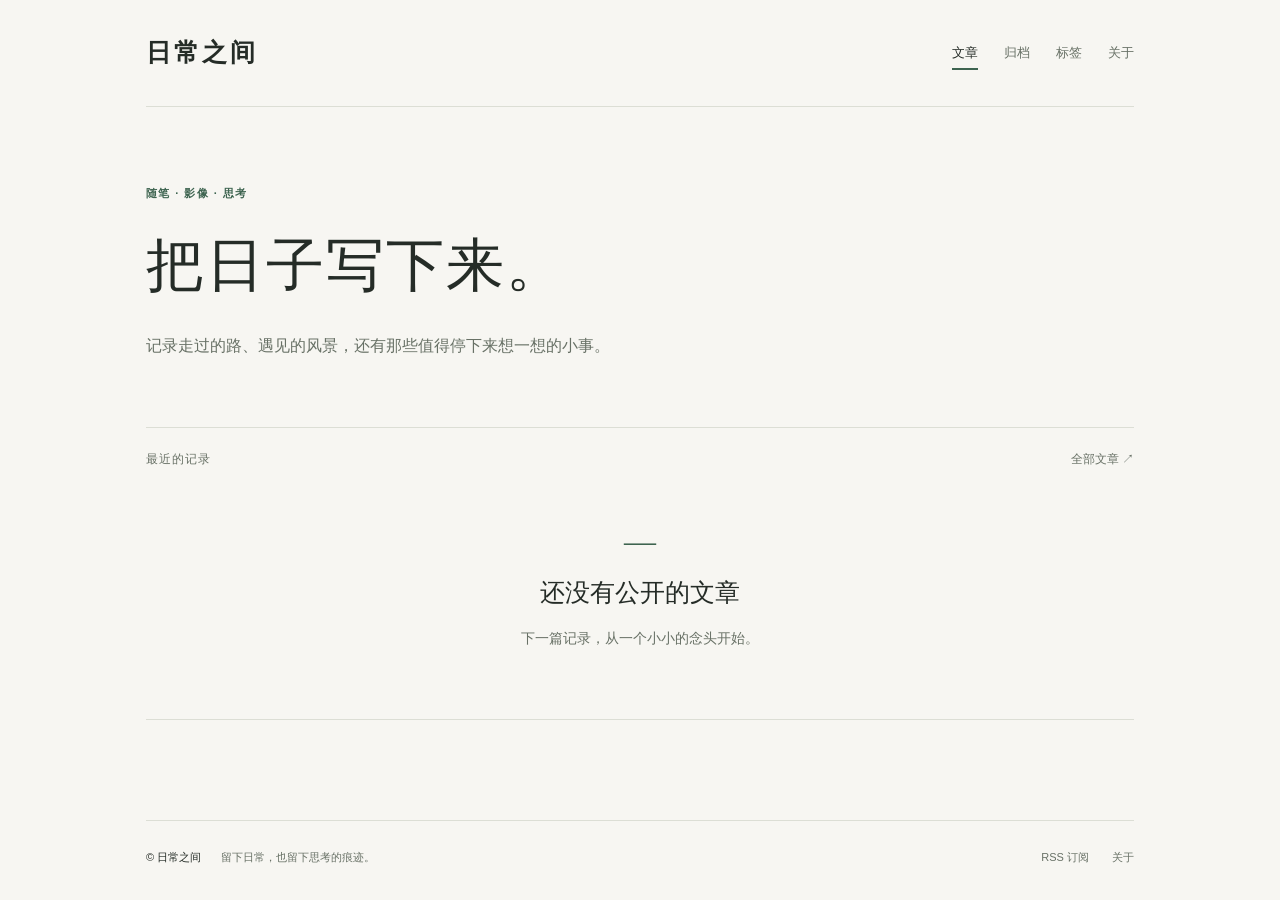
==== index.html @ ac4cc86e "Publish initial blog site" ====
<!DOCTYPE html>
<html lang="zh-CN"><head><link rel="stylesheet" href="/styles/style.css?v=58d46a01" /><link rel="stylesheet" href="/.tola/enhance-6b400663.css" /><meta property="og:type" content="website" /><meta property="og:site_name" content="日常之间" /><meta property="og:locale" content="zh-CN" /><meta property="og:description" content="留下日常，也留下思考的痕迹。" /><meta name="twitter:card" content="summary_large_image" /><meta charset="utf-8" /><meta name="viewport" content="width=device-width, initial-scale=1" /><title>日常之间</title><meta name="description" content="留下日常，也留下思考的痕迹。" /><link rel="canonical" href="https://cdotwang.github.io/"><link rel="alternate" type="application/rss+xml" title="日常之间" href="/rss.xml"><meta property="og:type" content="website"><meta property="og:title" content="日常之间"><meta property="og:description" content="留下日常，也留下思考的痕迹。"><meta property="og:url" content="https://cdotwang.github.io/"><meta property="og:site_name" content="日常之间"><meta name="twitter:card" content="summary"><meta http-equiv="Content-Security-Policy" content="default-src 'none'; style-src 'self' 'unsafe-inline'; img-src 'self' data:; font-src 'self' data:; base-uri 'none'; form-action 'none'"></head><body><div class="skip-navigation"><a href="#content" class="skip-link">跳到正文</a></div><div class="shell site-shell" lang="zh-CN"><header class="site-header"><div class="brand-wrap"><a href="/" class="brand" aria-current="page">日常之间</a></div><nav class="site-nav" aria-label="主导航"><a href="/" aria-current="page">文章</a> <a href="/archive">归档</a> <a href="/tags">标签</a> <a href="/about">关于</a></nav></header><main id="content" class="site-main page-home"><section class="hero"><p class="eyebrow">随笔 · 影像 · 思考</p><h1>把日子写下来。</h1><p>记录走过的路、遇见的风景，还有那些值得停下来想一想的小事。</p></section><section class="recent-posts" aria-labelledby="recent-heading"><div class="section-label"><h2 id="recent-heading">最近的记录</h2><div><a href="/archive">全部文章 ↗</a></div></div><div class="empty-state"><div class="empty-mark" aria-hidden="true">—</div><h2>还没有公开的文章</h2><p>下一篇记录，从一个小小的念头开始。</p></div></section></main><footer class="site-footer"><div class="footer-note"><span class="footer-author">© 日常之间</span> <span>留下日常，也留下思考的痕迹。</span></div><nav class="footer-links" aria-label="页脚导航"><a href="/rss.xml">RSS 订阅</a> <a href="/about">关于</a></nav></footer></div></body>
</html>
---- styles/style.css ----
:root{color-scheme:light dark;--paper:#f7f6f2;--ink:#252c27;--muted:#70786f;--line:#dcded5;--accent:#3e6450;--wash:#eeeee7;font-family:-apple-system,BlinkMacSystemFont,PingFang SC,Hiragino Sans GB,sans-serif;background:var(--paper);color:var(--ink)}*{box-sizing:border-box}body{margin:0}a{color:inherit;text-underline-offset:5px;text-decoration-thickness:1px}a:hover{color:var(--accent)}.shell{max-width:1120px;margin:auto;padding:0 52px}.site-header{display:flex;align-items:center;justify-content:space-between;padding:30px 0;border-bottom:1px solid var(--line)}.brand{font-family:serif;font-size:24px;letter-spacing:.12em;text-decoration:none}.site-header nav{display:flex;gap:26px;font-size:13px;color:var(--muted)}.hero{padding:72px 0 52px;max-width:760px}.eyebrow{font-size:11px;font-weight:600;letter-spacing:.13em;color:var(--accent);margin:0 0 22px}.hero h1{font-family:Songti SC,Noto Serif CJK SC,serif;font-size:clamp(36px,5vw,57px);line-height:1.38;font-weight:500;letter-spacing:.025em;margin:0 0 23px}.hero p:not(.eyebrow){color:var(--muted);font-size:16px;line-height:1.9}.section-label{border-top:1px solid var(--line);padding:22px 0 8px;display:flex;justify-content:space-between;font-size:11px;letter-spacing:.12em;color:var(--muted)}.post-card{display:grid;grid-template-columns:110px 1fr 32px;gap:24px;padding:31px 0;border-bottom:1px solid var(--line);text-decoration:none}.post-card time{font-size:12px;color:var(--muted);padding-top:5px;font-variant-numeric:tabular-nums}.post-card h2{font-family:Songti SC,serif;font-size:25px;font-weight:500;margin:0 0 11px}.post-card p{font-size:14px;color:var(--muted);line-height:1.8;margin:0}.post-card .arrow{color:var(--accent);font-size:22px}.site-footer{font-size:11px;color:var(--muted);line-height:1.8;padding:40px 0 34px;display:flex;justify-content:space-between;gap:18px}.article{max-width:720px;margin:0 auto;padding:64px 24px}.article-header{margin-bottom:45px}.article-header h1{font-family:Songti SC,serif;font-size:clamp(30px,5vw,43px);line-height:1.45;font-weight:500;margin:0 0 23px;overflow-wrap:anywhere}.summary{font-size:16px;line-height:1.9;color:var(--muted)}.prose{font-size:17px;line-height:1.95;overflow-wrap:anywhere}.prose p{margin:0 0 1.5em}.prose h2{font-size:25px;font-weight:500;margin:2em 0 1em}.prose h3{font-size:20px}.prose img{max-width:100%;height:auto;display:block;border-radius:3px}.prose figure{margin:32px 0}.prose figcaption{font-size:12px;color:var(--muted);text-align:center;padding-top:10px}.prose blockquote{border-left:2px solid var(--accent);margin:28px 0;padding:6px 22px;color:var(--muted);background:var(--wash)}.prose ul,.prose ol{padding-left:1.5em}.prose pre{overflow-x:auto;font-size:13px;background:var(--wash);padding:18px}.prose .equation{display:inline-block;max-width:100%;overflow-x:auto;vertical-align:middle}.equation svg{max-width:100%;height:auto}.back-link{display:inline-block;font-size:13px;color:var(--muted);margin:28px 24px 0}.notice{font-size:12px;color:var(--muted);border-left:2px solid var(--accent);padding:8px 15px;line-height:1.8}@media (width<=600px){.shell{padding:0 23px}.site-header{padding:22px 0}.site-header nav{gap:18px}.brand{font-size:21px}.hero{padding:48px 0 38px}.post-card{grid-template-columns:1fr 22px;gap:10px;padding:25px 0}.post-card>.post-date{grid-column:1/-1}.post-card h2{font-size:23px}.article{padding:42px 23px}.shell .article{padding:42px 0}.prose{font-size:16px}.site-footer{flex-direction:column;gap:5px}.back-link{margin-left:0}}@media (prefers-color-scheme:dark){:root{--paper:#1c221e;--ink:#e0e5dc;--muted:#a0ab9e;--line:#39423a;--accent:#abc6ae;--wash:#252e27}}.equation svg [fill=\#000000],.equation svg [fill=\#000],.equation svg [fill=black]{fill:var(--ink)}.equation svg [stroke=\#000000],.equation svg [stroke=\#000],.equation svg [stroke=black]{stroke:var(--ink)}.post-card h2 a{text-decoration:none}.post-card>.post-date{margin:0;padding-top:5px;font-size:12px}.post-card>.arrow{font-size:22px;color:var(--accent)}.site-header,.site-footer,.hero,.section-label,.post-list,.page-heading,.empty-state,.tag-grid,.breadcrumb,.article-meta,.not-found{--muted:#687166}@media (prefers-color-scheme:dark){.site-header,.site-footer,.hero,.section-label,.post-list,.page-heading,.empty-state,.tag-grid,.breadcrumb,.article-meta,.not-found{--muted:#a0ab9e}}:root{--serif:"Songti SC","STSong","Noto Serif CJK SC",Georgia,serif}html{scroll-padding-top:24px}body{min-width:280px}a:focus-visible{outline:2px solid var(--accent);outline-offset:6px;border-radius:2px}::selection{background:var(--accent);color:var(--paper)}.site-shell{max-width:1120px;min-height:100svh;display:flex;flex-direction:column}.site-main{flex:1;padding-bottom:68px}.site-header{gap:24px;padding:34px 0}.brand{font-family:var(--serif);font-size:25px;font-weight:600;line-height:1.5;white-space:nowrap}.site-nav a{text-decoration:none;padding:9px 0;position:relative;white-space:nowrap}.site-nav a[aria-current=page]{color:var(--ink)}.site-nav a[aria-current=page]:after{content:"";position:absolute;left:0;right:0;bottom:1px;height:2px;background:var(--accent)}.skip-link{position:fixed;z-index:10;left:20px;top:12px;padding:10px 16px;background:var(--ink);color:var(--paper);transform:translateY(-160%)}.skip-link:focus{transform:none;color:var(--paper)}.hero{padding:79px 0 65px;max-width:800px}.hero .eyebrow{margin-bottom:25px}.hero h1{font-family:var(--serif);font-size:clamp(36px,5.3vw,58px);letter-spacing:.035em;margin-bottom:24px}.hero p:not(.eyebrow){max-width:575px;line-height:2;margin-bottom:0}.section-label{align-items:center;padding:23px 0 10px;gap:20px}.section-label h2{font-size:12px;font-weight:500;letter-spacing:.08em;margin:0}.section-label a{font-size:12px;text-decoration:none;letter-spacing:0}.post-list{list-style:none;margin:0;padding:0}.post-card{position:relative;padding:33px 0;grid-template-columns:111px minmax(0,1fr) 25px;gap:25px}.post-card>.post-date{color:var(--muted);font-size:12px;line-height:1.8;letter-spacing:.02em;font-variant-numeric:tabular-nums}.post-card h2{font-family:var(--serif);font-size:26px;line-height:1.5;overflow-wrap:anywhere;margin:0 0 10px}.post-card h2 a{text-decoration:none}.post-card h2 a:hover{text-decoration:underline;text-decoration-thickness:1px;text-underline-offset:6px}.post-card-copy>p{max-width:630px;line-height:1.9}.post-card>.arrow{padding-top:4px;font-size:20px}.post-tags{display:flex;flex-wrap:wrap;gap:5px 15px;list-style:none;margin:15px 0 0;padding:0}.post-tags li{line-height:1.8}.post-tags a{font-size:11px;color:var(--accent);text-decoration:none;overflow-wrap:anywhere}.post-tags a:before{content:"#";opacity:.55;margin-right:3px}.post-tags a:hover{text-decoration:underline}.empty-state{padding:45px 20px 68px;text-align:center;border-bottom:1px solid var(--line)}.empty-mark{display:block;color:var(--accent);font-family:var(--serif);font-size:32px;margin-bottom:13px}.empty-state h2{font-family:var(--serif);font-size:25px;font-weight:500;line-height:1.6;margin:0 0 12px}.empty-state p{font-size:14px;color:var(--muted);line-height:1.9;margin:0}.page-heading{padding:67px 0 36px}.page-heading .eyebrow{margin-bottom:19px}.page-heading h1,.not-found h1{font-family:var(--serif);font-size:clamp(31px,4.3vw,43px);line-height:1.5;letter-spacing:.015em;font-weight:500;margin:0 0 20px;overflow-wrap:anywhere}.page-description{font-size:14px;color:var(--muted);line-height:1.9;margin:0}.archive-year{display:grid;grid-template-columns:93px minmax(0,1fr);gap:30px;border-top:1px solid var(--line)}.archive-year+.archive-year{margin-top:43px}.archive-year-label{font-family:var(--serif);color:var(--accent);font-size:25px;font-weight:500;margin:33px 0}.archive-year .post-card{grid-template-columns:104px minmax(0,1fr) 22px;gap:19px}.archive-year .post-card:last-child{border-bottom:0}.archive-year .post-card h2{font-size:24px}.tag-grid{list-style:none;margin:7px 0 0;padding:0;display:grid;grid-template-columns:repeat(2,minmax(0,1fr));column-gap:42px}.tag-card{display:flex;justify-content:space-between;align-items:center;gap:20px;border-top:1px solid var(--line);padding:28px 0;text-decoration:none}.tag-grid li:nth-last-child(-n+2) .tag-card{border-bottom:1px solid var(--line)}.tag-name{font-family:var(--serif);font-size:24px;overflow-wrap:anywhere}.tag-count{font-size:12px;color:var(--muted);white-space:nowrap}.tag-count span{margin-left:20px;color:var(--accent);font-size:18px}.tag-card:hover .tag-name{text-decoration:underline;text-underline-offset:6px;text-decoration-thickness:1px}.breadcrumb{padding-top:37px;font-size:12px;color:var(--muted)}.breadcrumb a{text-decoration:none}.page-tag .page-heading{padding-top:33px}.page-tag>.post-list{border-top:1px solid var(--line)}.page-about .page-heading{max-width:720px;margin:auto;padding-bottom:22px}.about-copy{max-width:720px;margin:auto;padding-bottom:30px}.about-copy>p{max-width:640px}.about-signature{padding-top:24px;color:var(--accent);font-family:var(--serif);font-size:20px}.signature-line{display:block;width:35px;height:1px;background:var(--accent);margin-bottom:20px}.about-signature p{margin:0}.article-breadcrumb{max-width:720px;margin:auto;padding-left:24px}.page-article .article{padding-top:38px;padding-bottom:36px}.article-meta{max-width:720px;padding:22px 24px 0;margin:auto;border-top:1px solid var(--line);display:flex;justify-content:space-between;gap:20px;align-items:baseline}.article-meta .post-tags{margin:0}.article-byline{font-size:11px;line-height:1.8;color:var(--muted);margin:0}.not-found{padding:105px 0 115px;text-align:center}.not-found>p:not(.eyebrow){font-size:15px;color:var(--muted);line-height:1.9;margin-bottom:28px}.text-button{display:inline-block;padding:10px 0;color:var(--accent);font-size:14px}.site-footer{border-top:1px solid var(--line);padding:27px 0 32px;font-size:11px;gap:25px}.footer-note{display:flex;flex-wrap:wrap;gap:4px 20px}.footer-author{white-space:nowrap;color:var(--ink)}.footer-links{display:flex;gap:23px;white-space:nowrap}.footer-links a{text-decoration:none}@media (width>=1250px){.site-shell{padding-left:66px;padding-right:66px}}@media (width<=760px){.site-header{padding:27px 0;gap:20px}.site-header nav{gap:21px}.hero{padding:62px 0 47px}.site-main{padding-bottom:51px}.post-card{grid-template-columns:99px minmax(0,1fr) 20px;gap:17px}.archive-year{grid-template-columns:1fr;gap:0}.archive-year-label{margin:24px 0 0}.archive-year .post-card{padding:24px 0}.page-heading{padding-top:49px}.tag-grid{column-gap:28px}.article-meta{flex-wrap:wrap}.site-footer{flex-direction:column;gap:15px}}@media (width<=540px){.site-shell{padding:0 23px}.site-header{flex-wrap:wrap;padding:23px 0 20px;gap:15px}.brand{font-size:24px}.site-header .site-nav{width:100%;justify-content:space-between;gap:16px;font-size:13px}.site-nav a{padding:4px 0 9px}.hero{padding:44px 0 36px}.hero .eyebrow{font-size:10px;margin-bottom:19px}.hero h1{font-size:37px;margin-bottom:18px}.hero p:not(.eyebrow){font-size:14px;line-height:1.95}.post-card,.archive-year .post-card{grid-template-columns:minmax(0,1fr) 21px;gap:10px;padding:25px 0}.post-card>.post-date{grid-column:1/-1;padding-top:0;font-size:11px}.post-card h2,.archive-year .post-card h2{font-size:23px}.post-card-copy>p{font-size:13px;line-height:1.9}.post-tags{gap:4px 13px;margin-top:12px}.post-card>.arrow{font-size:18px}.section-label{padding-top:19px}.page-heading{padding:43px 0 29px}.page-heading h1,.not-found h1{font-size:31px}.page-heading .eyebrow{font-size:10px;margin-bottom:16px}.page-description{font-size:13px}.empty-state{padding:28px 0 46px}.empty-state h2{font-size:23px}.empty-state p{font-size:13px}.archive-year-label{font-size:23px}.archive-year+.archive-year{margin-top:20px}.tag-grid{grid-template-columns:1fr}.tag-card{padding:24px 0}.tag-grid li:nth-last-child(2) .tag-card{border-bottom:0}.tag-name{font-size:23px}.breadcrumb{padding-top:27px}.article-breadcrumb{padding-left:0}.page-article .article{padding-top:30px;padding-bottom:29px}.article-meta{padding:20px 0 0;gap:12px}.about-copy{font-size:16px}.about-signature{font-size:19px}.not-found{padding:72px 0 87px}.not-found>p:not(.eyebrow){font-size:14px}.site-footer{padding-top:23px;padding-bottom:27px}.footer-note{flex-direction:column;gap:6px}}@media (prefers-reduced-motion:no-preference){a{transition:color .14s}.skip-link{transition:transform .14s}}@media print{.site-header,.site-footer,.breadcrumb,.article-meta,.skip-link{display:none}.site-shell{display:block;max-width:none;padding:0}.site-main{padding:0}.article{max-width:none;padding:0}.prose a[href]:after{content:" (" attr(href) ")";font-size:.8em}:root{--paper:#fff;--ink:#111;--muted:#555;--line:#ddd;--accent:#333;--wash:#f4f4f4}}
---- .tola/enhance-6b400663.css ----
html {
    scroll-behavior: smooth;
}
/* Typst SVG Color Adaptation */

.typst-text use[fill="#000000"] {
    fill: currentColor;
}

.typst-group use[fill="#000000"] {
    fill: currentColor;
}

path.typst-shape[fill="#000000"] {
    fill: currentColor;
}

path.typst-shape[stroke="#000000"] {
    stroke: currentColor;
}

/* Tola Math/Table Layout */

.tola-block-math {
    display: flex;
    justify-content: center;
    width: 100%;
    margin: 1em 0;
    overflow-x: auto;
    overflow-y: hidden;
}

.tola-inline-math {
    display: inline;
}

.tola-table {
    margin: 1em 0;
    overflow-x: auto;
    overflow-y: hidden;
}
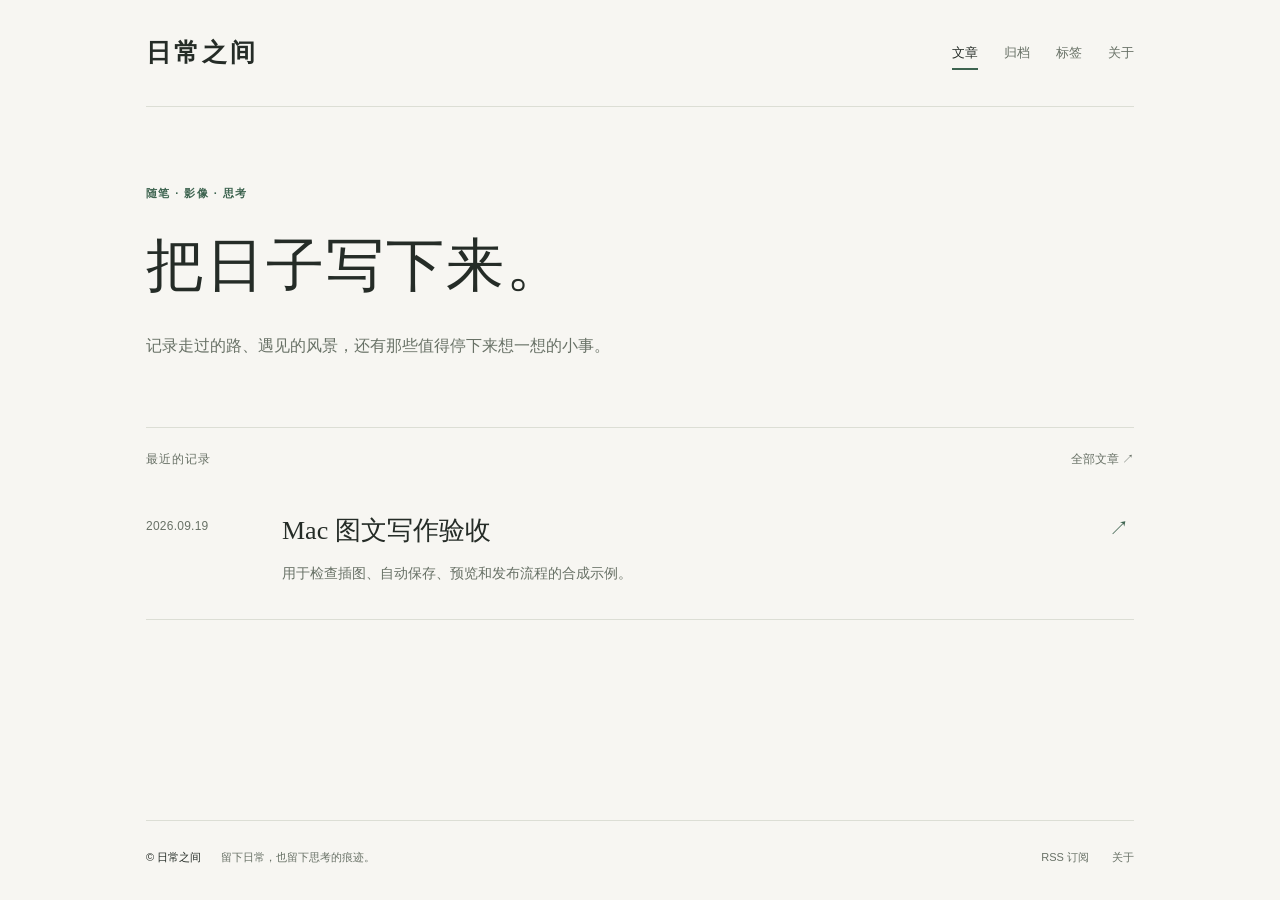
==== commit f78473ad: "Publish blog: Mac 图文写作验收" ====
--- a/index.html
+++ b/index.html
@@ -1,3 +1,3 @@
 <!DOCTYPE html>
-<html lang="zh-CN"><head><link rel="stylesheet" href="/styles/style.css?v=58d46a01" /><link rel="stylesheet" href="/.tola/enhance-6b400663.css" /><meta property="og:type" content="website" /><meta property="og:site_name" content="日常之间" /><meta property="og:locale" content="zh-CN" /><meta property="og:description" content="留下日常，也留下思考的痕迹。" /><meta name="twitter:card" content="summary_large_image" /><meta charset="utf-8" /><meta name="viewport" content="width=device-width, initial-scale=1" /><title>日常之间</title><meta name="description" content="留下日常，也留下思考的痕迹。" /><link rel="canonical" href="https://cdotwang.github.io/"><link rel="alternate" type="application/rss+xml" title="日常之间" href="/rss.xml"><meta property="og:type" content="website"><meta property="og:title" content="日常之间"><meta property="og:description" content="留下日常，也留下思考的痕迹。"><meta property="og:url" content="https://cdotwang.github.io/"><meta property="og:site_name" content="日常之间"><meta name="twitter:card" content="summary"><meta http-equiv="Content-Security-Policy" content="default-src 'none'; style-src 'self' 'unsafe-inline'; img-src 'self' data:; font-src 'self' data:; base-uri 'none'; form-action 'none'"></head><body><div class="skip-navigation"><a href="#content" class="skip-link">跳到正文</a></div><div class="shell site-shell" lang="zh-CN"><header class="site-header"><div class="brand-wrap"><a href="/" class="brand" aria-current="page">日常之间</a></div><nav class="site-nav" aria-label="主导航"><a href="/" aria-current="page">文章</a> <a href="/archive">归档</a> <a href="/tags">标签</a> <a href="/about">关于</a></nav></header><main id="content" class="site-main page-home"><section class="hero"><p class="eyebrow">随笔 · 影像 · 思考</p><h1>把日子写下来。</h1><p>记录走过的路、遇见的风景，还有那些值得停下来想一想的小事。</p></section><section class="recent-posts" aria-labelledby="recent-heading"><div class="section-label"><h2 id="recent-heading">最近的记录</h2><div><a href="/archive">全部文章 ↗</a></div></div><div class="empty-state"><div class="empty-mark" aria-hidden="true">—</div><h2>还没有公开的文章</h2><p>下一篇记录，从一个小小的念头开始。</p></div></section></main><footer class="site-footer"><div class="footer-note"><span class="footer-author">© 日常之间</span> <span>留下日常，也留下思考的痕迹。</span></div><nav class="footer-links" aria-label="页脚导航"><a href="/rss.xml">RSS 订阅</a> <a href="/about">关于</a></nav></footer></div></body>
+<html lang="zh-CN"><head><link rel="stylesheet" href="/styles/style.css?v=58d46a01" /><link rel="stylesheet" href="/.tola/enhance-6b400663.css" /><meta property="og:type" content="website" /><meta property="og:site_name" content="日常之间" /><meta property="og:locale" content="zh-CN" /><meta property="og:description" content="留下日常，也留下思考的痕迹。" /><meta name="twitter:card" content="summary_large_image" /><meta charset="utf-8" /><meta name="viewport" content="width=device-width, initial-scale=1" /><title>日常之间</title><meta name="description" content="留下日常，也留下思考的痕迹。" /><link rel="canonical" href="https://cdotwang.github.io/"><link rel="alternate" type="application/rss+xml" title="日常之间" href="/rss.xml"><meta property="og:type" content="website"><meta property="og:title" content="日常之间"><meta property="og:description" content="留下日常，也留下思考的痕迹。"><meta property="og:url" content="https://cdotwang.github.io/"><meta property="og:site_name" content="日常之间"><meta name="twitter:card" content="summary"><meta http-equiv="Content-Security-Policy" content="default-src 'none'; style-src 'self' 'unsafe-inline'; img-src 'self' data:; font-src 'self' data:; base-uri 'none'; form-action 'none'"></head><body><div class="skip-navigation"><a href="#content" class="skip-link">跳到正文</a></div><div class="shell site-shell" lang="zh-CN"><header class="site-header"><div class="brand-wrap"><a href="/" class="brand" aria-current="page">日常之间</a></div><nav class="site-nav" aria-label="主导航"><a href="/" aria-current="page">文章</a> <a href="/archive">归档</a> <a href="/tags">标签</a> <a href="/about">关于</a></nav></header><main id="content" class="site-main page-home"><section class="hero"><p class="eyebrow">随笔 · 影像 · 思考</p><h1>把日子写下来。</h1><p>记录走过的路、遇见的风景，还有那些值得停下来想一想的小事。</p></section><section class="recent-posts" aria-labelledby="recent-heading"><div class="section-label"><h2 id="recent-heading">最近的记录</h2><div><a href="/archive">全部文章 ↗</a></div></div><ol class="post-list"><li class="post-card"><p class="post-date"><time datetime="2026-09-19">2026.09.19</time></p><div class="post-card-copy"><h2><a href="/posts/mac-writing-check">Mac 图文写作验收</a></h2><p>用于检查插图、自动保存、预览和发布流程的合成示例。</p></div><div class="arrow" aria-hidden="true">↗</div></li></ol></section></main><footer class="site-footer"><div class="footer-note"><span class="footer-author">© 日常之间</span> <span>留下日常，也留下思考的痕迹。</span></div><nav class="footer-links" aria-label="页脚导航"><a href="/rss.xml">RSS 订阅</a> <a href="/about">关于</a></nav></footer></div></body>
 </html>
